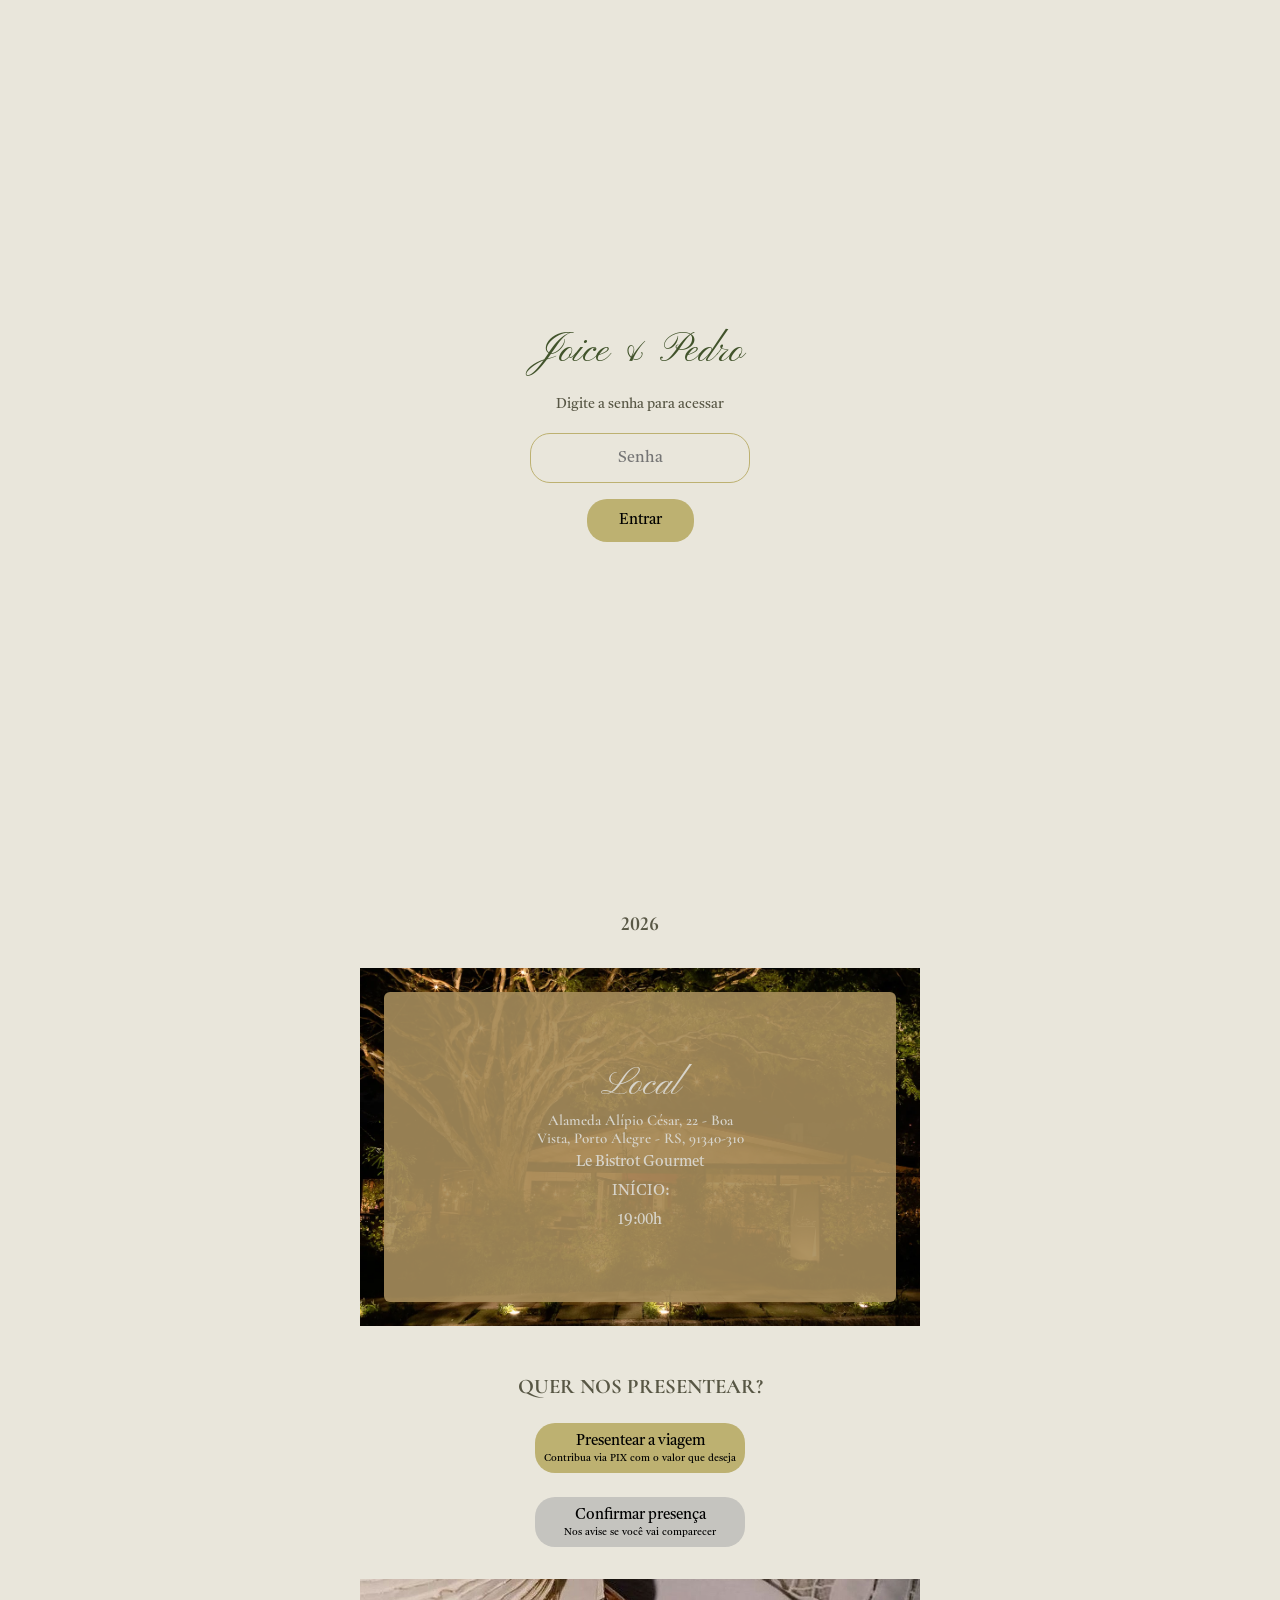
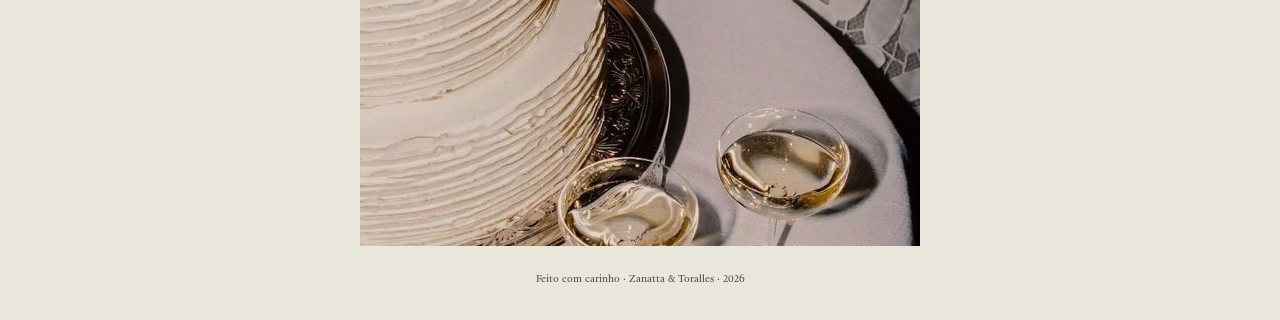
==== index.html @ 5b5c8183 "Bootstraped by claude code" ====
<!DOCTYPE html>
<html lang="pt-BR">
<head>
  <meta charset="UTF-8">
  <meta name="viewport" content="width=device-width, initial-scale=1.0">
  <title>Joice & Pedro — Casamento</title>
  <link rel="stylesheet" href="styles.css">
</head>
<body>

<div class="page">
  <!-- Floral decoration top -->
  <img src="assets/floral-top.png" alt="" class="floral-top" aria-hidden="true">

  <!-- Header -->
  <p class="header-text">Vamos nos casar!</p>

  <!-- Names -->
  <div class="names">
    <p class="name">
      <span class="initial">J</span><span class="rest">oice</span>
      <span class="initial"> Z</span><span class="rest">anatta</span>
    </p>
    <p class="ampersand">&amp;</p>
    <p class="name">
      <span class="initial">P</span><span class="rest">edro</span>
      <span class="initial"> T</span><span class="rest">oralles</span>
    </p>
  </div>

  <!-- Message -->
  <div class="message">
    <img src="assets/leaf-left.svg" alt="" class="leaf leaf-left" aria-hidden="true">
    <p>Adoraríamos que você nos prestigiasse neste momento</p>
    <img src="assets/leaf-right.svg" alt="" class="leaf leaf-right" aria-hidden="true">
  </div>

  <!-- Calendar -->
  <div class="calendar">
    <p class="month">MAIO</p>
    <div class="days">
      <span class="day">11</span>
      <span class="day">12</span>
      <span class="day">13</span>
      <span class="day">14</span>
      <span class="day">15</span>
      <span class="day highlighted">16</span>
      <span class="day">17</span>
      <span class="day">18</span>
      <span class="day">19</span>
      <span class="day">20</span>
      <span class="day">21</span>
    </div>
    <p class="year">2026</p>
  </div>

  <!-- Location -->
  <div class="location">
    <img src="assets/location-bg.png" alt="Le Bistrot Gourmet" class="location-bg">
    <div class="location-info">
      <p class="location-title">Local</p>
      <p class="location-address">Alameda Alípio César, 22 - Boa Vista, Porto Alegre - RS, 91340-310</p>
      <p class="location-venue">Le Bistrot Gourmet</p>
      <p class="location-time-label">Início:</p>
      <p class="location-time">19:00h</p>
    </div>
  </div>

  <!-- CTA -->
  <div class="cta-section">
    <h2>Quer nos presentear?</h2>
    <a href="presente.html" class="btn btn-gold">
      <span class="btn-title">Presentear a viagem</span>
      <span class="btn-subtitle">Contribua via PIX com o valor que deseja</span>
    </a>
    <a href="#confirmar" class="btn btn-gray">
      <span class="btn-title">Confirmar presença</span>
      <span class="btn-subtitle">Nos avise se você vai comparecer</span>
    </a>
  </div>

  <!-- Footer -->
  <div class="footer">
    <img src="assets/rings.png" alt="Alianças" class="rings">
    <p>Feito com carinho · Zanatta &amp; Toralles · 2026</p>
  </div>
</div>

<script src="auth.js"></script>
</body>
</html>
---- styles.css ----
@import url('https://fonts.googleapis.com/css2?family=Pinyon+Script&family=Cormorant:ital,wght@0,400;0,600;0,700&family=Cormorant+Infant:wght@700&family=Mea+Culpa&family=Tiro+Kannada&display=swap');

*, *::before, *::after {
  margin: 0;
  padding: 0;
  box-sizing: border-box;
}

:root {
  --bg: #e9e6db;
  --bg-alt: #e9e5db;
  --text: #585745;
  --names: #41532b;
  --gold: #bdb171;
  --gray-btn: #c5c4bf;
  --location-text: #d7d4cb;
}

html {
  font-size: 16px;
  scroll-behavior: smooth;
}

body {
  background: var(--bg);
  color: var(--text);
  font-family: 'Tiro Kannada', serif;
  display: flex;
  flex-direction: column;
  align-items: center;
  min-height: 100vh;
  overflow-x: hidden;
}

.page {
  width: 100%;
  max-width: 430px;
  position: relative;
  overflow: hidden;
}

/* ====== PAGE 1 - INVITE ====== */

.floral-top {
  width: 100%;
  height: auto;
  display: block;
  margin-top: -40px;
}

.header-text {
  font-family: 'Pinyon Script', cursive;
  font-size: 2.4rem;
  color: var(--text);
  text-align: center;
  margin-top: 0.5rem;
}

/* Names section */
.names {
  text-align: center;
  color: var(--names);
  margin: 2.5rem 0 1.5rem;
  display: flex;
  flex-direction: column;
  align-items: center;
  gap: 0.2rem;
}

.names .name {
  font-size: 2.3rem;
  line-height: 1.1;
}

.names .name .initial {
  font-family: 'Pinyon Script', cursive;
}

.names .name .rest {
  font-family: 'Cormorant', serif;
  font-weight: 400;
}

.names .ampersand {
  font-family: 'Mea Culpa', cursive;
  font-size: 2.5rem;
  line-height: 1;
}

/* Message section */
.message {
  text-align: center;
  display: flex;
  align-items: center;
  justify-content: center;
  gap: 1rem;
  margin: 1rem 2rem;
  padding: 0.5rem 0;
}

.message .leaf {
  width: 80px;
  height: auto;
  flex-shrink: 0;
}

.message .leaf-left {
  transform: rotate(33deg);
}

.message .leaf-right {
  transform: rotate(-143deg);
}

.message p {
  font-family: 'Tiro Kannada', serif;
  font-size: 0.75rem;
  line-height: 1.46;
  color: var(--text);
  max-width: 153px;
}

/* Calendar section */
.calendar {
  text-align: center;
  margin: 2rem 0;
  display: flex;
  flex-direction: column;
  align-items: center;
  gap: 1rem;
}

.calendar .month {
  font-family: 'Cormorant', serif;
  font-weight: 700;
  font-size: 1.875rem;
  color: var(--text);
}

.calendar .days {
  display: flex;
  justify-content: center;
  flex-wrap: wrap;
  gap: 0;
  font-family: 'Tiro Kannada', serif;
  font-size: 0.875rem;
  color: var(--text);
  max-width: 95%;
}

.calendar .day {
  width: 28px;
  height: 30px;
  display: flex;
  align-items: center;
  justify-content: center;
}

.calendar .day.highlighted {
  border: 2px solid var(--text);
  border-radius: 50%;
  font-weight: 700;
}

.calendar .year {
  font-family: 'Cormorant Infant', serif;
  font-weight: 700;
  font-size: 1.25rem;
  color: var(--text);
}

/* Location section */
.location {
  position: relative;
  width: 100%;
  margin: 2rem 0;
  overflow: hidden;
  aspect-ratio: 512 / 327;
}

.location img.location-bg {
  width: 100%;
  height: 100%;
  object-fit: cover;
  display: block;
}

.location .location-info {
  position: absolute;
  inset: 1.5rem;
  display: flex;
  flex-direction: column;
  align-items: center;
  justify-content: center;
  gap: 2px;
  text-align: center;
  color: var(--location-text);
  padding: 1rem;
  background: rgba(167, 141, 92, 0.9);
  border-radius: 6px;
}

.location .location-info .location-title {
  font-family: 'Pinyon Script', cursive;
  font-size: 2.4rem;
}

.location .location-info .location-address {
  font-family: 'Cormorant', serif;
  font-weight: 600;
  font-size: 0.9375rem;
  max-width: 220px;
}

.location .location-info .location-venue {
  font-family: 'Tiro Kannada', serif;
  font-size: 0.9375rem;
}

.location .location-info .location-time-label {
  font-family: 'Tiro Kannada', serif;
  font-size: 0.9375rem;
  text-transform: uppercase;
}

.location .location-info .location-time {
  font-family: 'Tiro Kannada', serif;
  font-size: 0.9375rem;
}

/* CTA section */
.cta-section {
  text-align: center;
  margin: 3rem 0 2rem;
  display: flex;
  flex-direction: column;
  align-items: center;
  gap: 1.5rem;
}

.cta-section h2 {
  font-family: 'Cormorant', serif;
  font-weight: 700;
  font-size: 1.3rem;
  text-transform: uppercase;
  color: var(--text);
}

.btn {
  display: flex;
  flex-direction: column;
  align-items: center;
  justify-content: center;
  width: 210px;
  height: 50px;
  border-radius: 20px;
  text-decoration: none;
  color: black;
  font-family: 'Tiro Kannada', serif;
  cursor: pointer;
  border: none;
  transition: opacity 0.2s;
}

.btn:hover {
  opacity: 0.85;
}

.btn-gold {
  background: var(--gold);
}

.btn-gray {
  background: var(--gray-btn);
}

.btn .btn-title {
  font-size: 0.9375rem;
  line-height: 1.4;
}

.btn .btn-subtitle {
  font-size: 0.625rem;
  line-height: 1.2;
}

/* Footer */
.footer {
  text-align: center;
  margin: 2rem 0;
  display: flex;
  flex-direction: column;
  align-items: center;
  gap: 1.5rem;
}

.footer .rings {
  width: 100%;
  height: auto;
  aspect-ratio: 403/192;
  object-fit: cover;
}

.footer p {
  font-family: 'Tiro Kannada', serif;
  font-size: 0.625rem;
  color: var(--text);
}

/* ====== PAGE 2 - GIFTS ====== */

.gift-page {
  background: var(--bg-alt);
}

.gift-header {
  text-align: center;
  padding: 3rem 1rem 1.5rem;
}

.gift-header h1 {
  font-family: 'Cormorant', serif;
  font-weight: 400;
  font-size: 1.875rem;
  color: black;
}

.gift-header .date {
  font-family: 'Tiro Kannada', serif;
  font-size: 0.9375rem;
  color: black;
}

.gift-description {
  font-family: 'Tiro Kannada', serif;
  font-size: 0.625rem;
  color: black;
  text-align: justify;
  padding: 0 2.5rem;
  line-height: 1.6;
  margin-bottom: 2rem;
}

/* Gift items */
.gift-list {
  padding: 0 2rem;
  display: flex;
  flex-direction: column;
  gap: 1.5rem;
}

.gift-item {
  display: flex;
  gap: 1rem;
  align-items: flex-start;
}

.gift-item .gift-image {
  width: 100px;
  flex-shrink: 0;
  display: flex;
  flex-direction: column;
  align-items: center;
  gap: 4px;
}

.gift-item .gift-image img {
  width: 100%;
  height: auto;
  aspect-ratio: 3/2;
  object-fit: cover;
  border-radius: 4px;
}

.gift-item .gift-image .price {
  font-family: 'Tiro Kannada', serif;
  font-size: 0.9375rem;
  color: black;
  text-align: center;
}

.gift-item .gift-info {
  flex: 1;
}

.gift-item .gift-info h3 {
  font-family: 'Tiro Kannada', serif;
  font-size: 0.9375rem;
  font-weight: 400;
  color: black;
  margin-bottom: 4px;
}

.gift-item .gift-info p {
  font-family: 'Tiro Kannada', serif;
  font-size: 0.625rem;
  color: black;
  text-align: justify;
  line-height: 1.5;
}

/* PIX section */
.pix-section {
  text-align: center;
  margin: 3rem 0 2rem;
  display: flex;
  flex-direction: column;
  align-items: center;
  gap: 1rem;
}

.pix-section h2 {
  font-family: 'Tiro Kannada', serif;
  font-size: 1.5625rem;
  font-weight: 400;
  color: black;
}

.pix-section .pix-date {
  font-family: 'Tiro Kannada', serif;
  font-size: 1.25rem;
  color: black;
}

.pix-section .pix-instructions {
  font-family: 'Tiro Kannada', serif;
  font-size: 0.625rem;
  color: black;
  max-width: 280px;
  line-height: 1.6;
}

.pix-section .qrcode {
  width: 135px;
  height: 129px;
  object-fit: contain;
}

.pix-section .pix-key-label {
  font-family: 'Tiro Kannada', serif;
  font-size: 0.625rem;
  color: black;
}

.gift-footer {
  text-align: center;
  padding: 3rem 0 2rem;
}

.gift-footer p {
  font-family: 'Tiro Kannada', serif;
  font-size: 0.625rem;
  color: black;
}

/* Back link */
.back-link {
  display: inline-block;
  margin: 1.5rem 0;
  font-family: 'Tiro Kannada', serif;
  font-size: 0.875rem;
  color: var(--text);
  text-decoration: underline;
  text-underline-offset: 3px;
}

.back-link:hover {
  opacity: 0.7;
}

/* ====== AUTH OVERLAY ====== */

#auth-overlay {
  position: fixed;
  inset: 0;
  z-index: 9999;
  background: var(--bg);
  display: flex;
  align-items: center;
  justify-content: center;
}

.auth-box {
  text-align: center;
  display: flex;
  flex-direction: column;
  align-items: center;
  gap: 1rem;
}

.auth-title {
  font-family: 'Pinyon Script', cursive;
  font-size: 2.5rem;
  color: var(--names);
}

.auth-subtitle {
  font-family: 'Tiro Kannada', serif;
  font-size: 0.875rem;
  color: var(--text);
}

#auth-input {
  font-family: 'Tiro Kannada', serif;
  font-size: 1rem;
  padding: 0.6rem 1rem;
  border: 1.5px solid var(--gray-btn);
  border-radius: 20px;
  background: transparent;
  color: var(--text);
  text-align: center;
  outline: none;
  width: 220px;
}

#auth-input:focus {
  border-color: var(--gold);
}

#auth-btn {
  font-family: 'Tiro Kannada', serif;
  font-size: 0.9375rem;
  background: var(--gold);
  color: black;
  border: none;
  border-radius: 20px;
  padding: 0.5rem 2rem;
  cursor: pointer;
  transition: opacity 0.2s;
}

#auth-btn:hover {
  opacity: 0.85;
}

#auth-error {
  font-family: 'Tiro Kannada', serif;
  font-size: 0.75rem;
  color: #a04040;
  min-height: 1rem;
}

/* ====== RESPONSIVE ====== */

@media (min-width: 480px) {
  .page {
    max-width: 480px;
  }

  .header-text {
    font-size: 2.8rem;
  }

  .names .name {
    font-size: 2.6rem;
  }
}

@media (min-width: 768px) {
  .page {
    max-width: 560px;
  }

  .header-text {
    font-size: 3rem;
  }

  .names .name {
    font-size: 2.8rem;
  }

  .gift-list {
    padding: 0 3rem;
  }

  .gift-item .gift-image {
    width: 130px;
  }
}
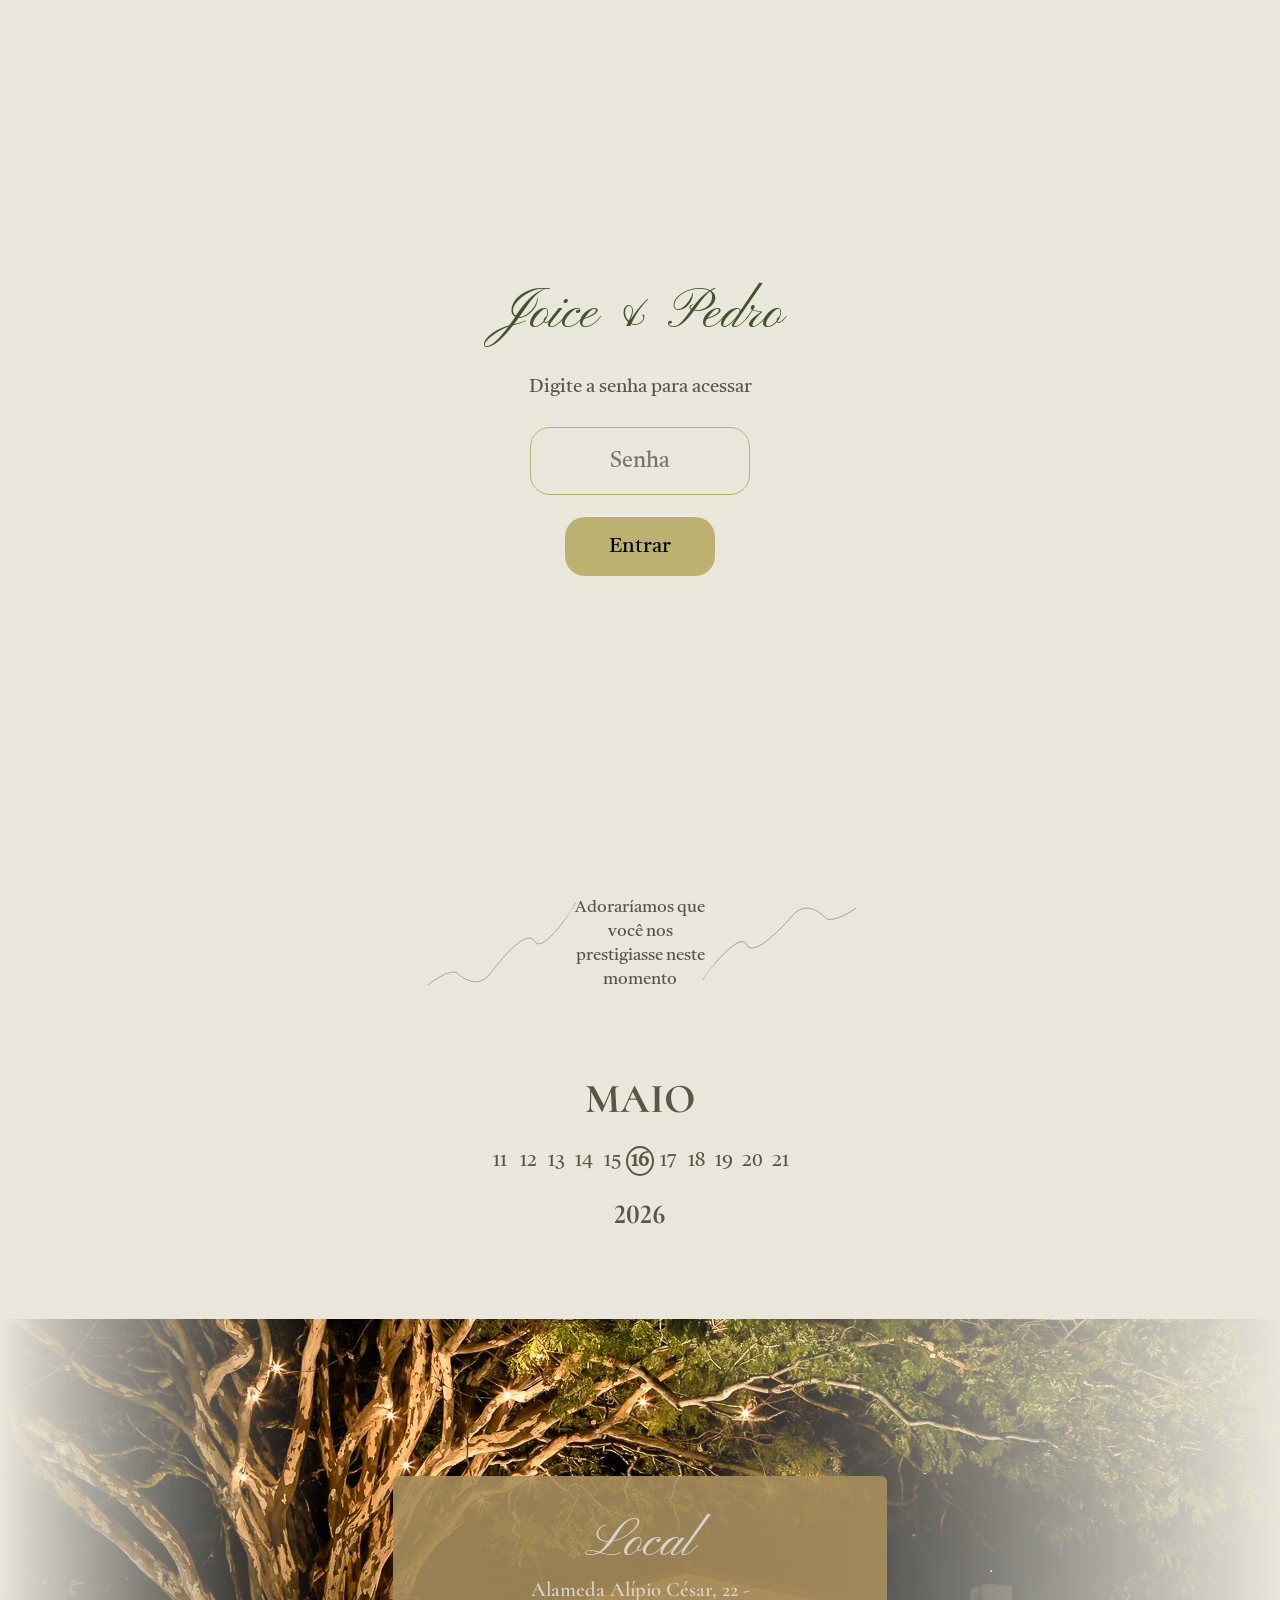
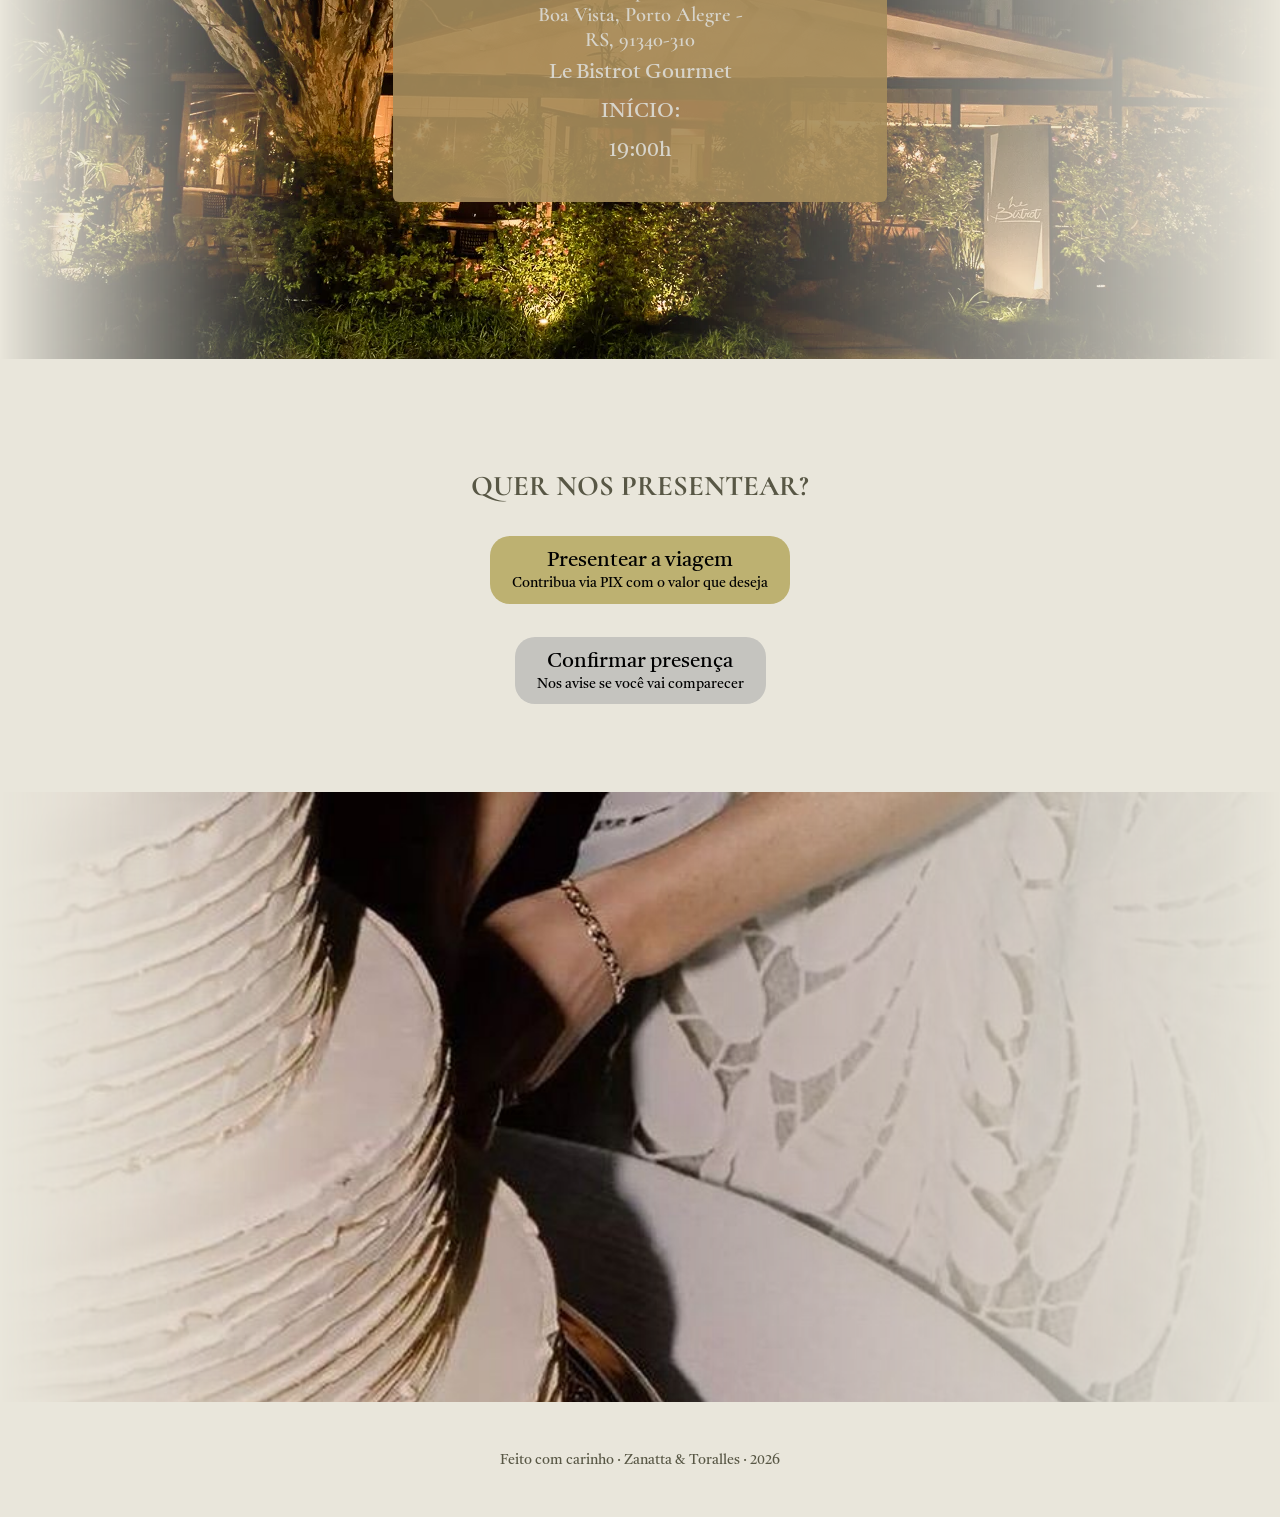
==== commit 4c4d4f2a: "Add edge-fade soft edging for desktop and visual improvements - Header/footer/location images break " ====
--- a/index.html
+++ b/index.html
@@ -1,91 +1,123 @@
-<!DOCTYPE html>
+<!doctype html>
 <html lang="pt-BR">
-<head>
-  <meta charset="UTF-8">
-  <meta name="viewport" content="width=device-width, initial-scale=1.0">
-  <title>Joice & Pedro — Casamento</title>
-  <link rel="stylesheet" href="styles.css">
-</head>
-<body>
+  <head>
+    <meta charset="UTF-8" />
+    <meta name="viewport" content="width=device-width, initial-scale=1.0" />
+    <title>Joice & Pedro — Casamento</title>
+    <link rel="stylesheet" href="styles.css" />
+  </head>
+  <body>
+    <!-- Floral decoration top -->
+    <div class="edge-fade">
+      <img
+        src="assets/floral-top.png"
+        alt=""
+        class="floral-top"
+        aria-hidden="true"
+      />
+    </div>
 
-<div class="page">
-  <!-- Floral decoration top -->
-  <img src="assets/floral-top.png" alt="" class="floral-top" aria-hidden="true">
+    <div class="page">
+      <!-- Header -->
+      <p class="header-text">Vamos nos casar!</p>
 
-  <!-- Header -->
-  <p class="header-text">Vamos nos casar!</p>
+      <!-- Names -->
+      <div class="names">
+        <p class="name">
+          <span class="initial">J</span><span class="rest">oice</span>
+          <span class="initial"> Z</span><span class="rest">anatta</span>
+        </p>
+        <p class="ampersand">&amp;</p>
+        <p class="name">
+          <span class="initial">P</span><span class="rest">edro</span>
+          <span class="initial"> T</span><span class="rest">oralles</span>
+        </p>
+      </div>
 
-  <!-- Names -->
-  <div class="names">
-    <p class="name">
-      <span class="initial">J</span><span class="rest">oice</span>
-      <span class="initial"> Z</span><span class="rest">anatta</span>
-    </p>
-    <p class="ampersand">&amp;</p>
-    <p class="name">
-      <span class="initial">P</span><span class="rest">edro</span>
-      <span class="initial"> T</span><span class="rest">oralles</span>
-    </p>
-  </div>
+      <!-- Message -->
+      <div class="message">
+        <img
+          src="assets/leaf-left.svg"
+          alt=""
+          class="leaf leaf-left"
+          aria-hidden="true"
+        />
+        <p>Adoraríamos que você nos prestigiasse neste momento</p>
+        <img
+          src="assets/leaf-right.svg"
+          alt=""
+          class="leaf leaf-right"
+          aria-hidden="true"
+        />
+      </div>
 
-  <!-- Message -->
-  <div class="message">
-    <img src="assets/leaf-left.svg" alt="" class="leaf leaf-left" aria-hidden="true">
-    <p>Adoraríamos que você nos prestigiasse neste momento</p>
-    <img src="assets/leaf-right.svg" alt="" class="leaf leaf-right" aria-hidden="true">
-  </div>
+      <!-- Calendar -->
+      <div class="calendar">
+        <p class="month">MAIO</p>
+        <div class="days">
+          <span class="day">11</span>
+          <span class="day">12</span>
+          <span class="day">13</span>
+          <span class="day">14</span>
+          <span class="day">15</span>
+          <span class="day highlighted">16</span>
+          <span class="day">17</span>
+          <span class="day">18</span>
+          <span class="day">19</span>
+          <span class="day">20</span>
+          <span class="day">21</span>
+        </div>
+        <p class="year">2026</p>
+      </div>
+    </div>
 
-  <!-- Calendar -->
-  <div class="calendar">
-    <p class="month">MAIO</p>
-    <div class="days">
-      <span class="day">11</span>
-      <span class="day">12</span>
-      <span class="day">13</span>
-      <span class="day">14</span>
-      <span class="day">15</span>
-      <span class="day highlighted">16</span>
-      <span class="day">17</span>
-      <span class="day">18</span>
-      <span class="day">19</span>
-      <span class="day">20</span>
-      <span class="day">21</span>
+    <!-- Location -->
+    <div class="location-wrapper">
+      <div class="edge-fade">
+        <div class="location">
+          <img
+            src="assets/location-bg.png"
+            alt="Le Bistrot Gourmet"
+            class="location-bg"
+          />
+        </div>
+      </div>
+      <div class="location-info page">
+        <p class="location-title">Local</p>
+        <p class="location-address">
+          Alameda Alípio César, 22 - Boa Vista, Porto Alegre - RS, 91340-310
+        </p>
+        <p class="location-venue">Le Bistrot Gourmet</p>
+        <p class="location-time-label">Início:</p>
+        <p class="location-time">19:00h</p>
+      </div>
     </div>
-    <p class="year">2026</p>
-  </div>
 
-  <!-- Location -->
-  <div class="location">
-    <img src="assets/location-bg.png" alt="Le Bistrot Gourmet" class="location-bg">
-    <div class="location-info">
-      <p class="location-title">Local</p>
-      <p class="location-address">Alameda Alípio César, 22 - Boa Vista, Porto Alegre - RS, 91340-310</p>
-      <p class="location-venue">Le Bistrot Gourmet</p>
-      <p class="location-time-label">Início:</p>
-      <p class="location-time">19:00h</p>
+    <div class="page">
+      <!-- CTA -->
+      <div class="cta-section">
+        <h2>Quer nos presentear?</h2>
+        <a href="presente.html" class="btn btn-gold">
+          <span class="btn-title">Presentear a viagem</span>
+          <span class="btn-subtitle"
+            >Contribua via PIX com o valor que deseja</span
+          >
+        </a>
+        <a href="#confirmar" class="btn btn-gray">
+          <span class="btn-title">Confirmar presença</span>
+          <span class="btn-subtitle">Nos avise se você vai comparecer</span>
+        </a>
+      </div>
     </div>
-  </div>
 
-  <!-- CTA -->
-  <div class="cta-section">
-    <h2>Quer nos presentear?</h2>
-    <a href="presente.html" class="btn btn-gold">
-      <span class="btn-title">Presentear a viagem</span>
-      <span class="btn-subtitle">Contribua via PIX com o valor que deseja</span>
-    </a>
-    <a href="#confirmar" class="btn btn-gray">
-      <span class="btn-title">Confirmar presença</span>
-      <span class="btn-subtitle">Nos avise se você vai comparecer</span>
-    </a>
-  </div>
+    <!-- Footer -->
+    <div class="footer">
+      <div class="edge-fade">
+        <img src="assets/rings.png" alt="Alianças" class="rings" />
+      </div>
+      <p>Feito com carinho · Zanatta &amp; Toralles · 2026</p>
+    </div>
 
-  <!-- Footer -->
-  <div class="footer">
-    <img src="assets/rings.png" alt="Alianças" class="rings">
-    <p>Feito com carinho · Zanatta &amp; Toralles · 2026</p>
-  </div>
-</div>
-
-<script src="auth.js"></script>
-</body>
+    <script src="auth.js"></script>
+  </body>
 </html>
--- a/styles.css
+++ b/styles.css
@@ -1,6 +1,8 @@
-@import url('https://fonts.googleapis.com/css2?family=Pinyon+Script&family=Cormorant:ital,wght@0,400;0,600;0,700&family=Cormorant+Infant:wght@700&family=Mea+Culpa&family=Tiro+Kannada&display=swap');
-
-*, *::before, *::after {
+@import url("https://fonts.googleapis.com/css2?family=Pinyon+Script&family=Cormorant:ital,wght@0,400;0,600;0,700&family=Cormorant+Infant:wght@700&family=Mea+Culpa&family=Tiro+Kannada&display=swap");
+
+*,
+*::before,
+*::after {
   margin: 0;
   padding: 0;
   box-sizing: border-box;
@@ -17,14 +19,14 @@
 }
 
 html {
-  font-size: 16px;
+  font-size: 22px;
   scroll-behavior: smooth;
 }
 
 body {
   background: var(--bg);
   color: var(--text);
-  font-family: 'Tiro Kannada', serif;
+  font-family: "Tiro Kannada", serif;
   display: flex;
   flex-direction: column;
   align-items: center;
@@ -41,19 +43,71 @@
 
 /* ====== PAGE 1 - INVITE ====== */
 
+/* Edge fade wrapper — makes decorative images feel infinite on wide screens */
+.edge-fade {
+  width: 100%;
+  margin: 0 auto;
+}
+
+.location {
+  width: 100%;
+  overflow: hidden;
+  aspect-ratio: 1 / 1;
+}
+
+@media (min-width: 561px) {
+  .edge-fade {
+    max-width: 1500px;
+    overflow: hidden;
+    -webkit-mask-image: linear-gradient(
+      to right,
+      transparent,
+      black 10%,
+      black 90%,
+      transparent
+    );
+    mask-image: linear-gradient(
+      to right,
+      transparent,
+      black 25%,
+      black 50%,
+      transparent
+    );
+  }
+
+  .floral-top {
+    aspect-ratio: 4 / 1;
+    object-fit: cover;
+    object-position: center 40%;
+  }
+
+  .location {
+    aspect-ratio: 2 / 1;
+  }
+
+  .footer .rings {
+    aspect-ratio: 3 / 1;
+    object-fit: cover;
+    object-position: center top;
+  }
+}
+
 .floral-top {
   width: 100%;
   height: auto;
   display: block;
   margin-top: -40px;
+  -webkit-mask-image: linear-gradient(to bottom, black 60%, transparent);
+  mask-image: linear-gradient(to bottom, black 60%, transparent);
 }
 
 .header-text {
-  font-family: 'Pinyon Script', cursive;
-  font-size: 2.4rem;
-  color: var(--text);
-  text-align: center;
-  margin-top: 0.5rem;
+  font-family: "Pinyon Script", cursive;
+  font-size: 3.5rem;
+  color: var(--text);
+  text-align: center;
+  margin-top: 5rem;
+  margin-bottom: 5rem;
 }
 
 /* Names section */
@@ -73,16 +127,16 @@
 }
 
 .names .name .initial {
-  font-family: 'Pinyon Script', cursive;
+  font-family: "Pinyon Script", cursive;
 }
 
 .names .name .rest {
-  font-family: 'Cormorant', serif;
+  font-family: "Cormorant", serif;
   font-weight: 400;
 }
 
 .names .ampersand {
-  font-family: 'Mea Culpa', cursive;
+  font-family: "Mea Culpa", cursive;
   font-size: 2.5rem;
   line-height: 1;
 }
@@ -113,7 +167,7 @@
 }
 
 .message p {
-  font-family: 'Tiro Kannada', serif;
+  font-family: "Tiro Kannada", serif;
   font-size: 0.75rem;
   line-height: 1.46;
   color: var(--text);
@@ -131,7 +185,7 @@
 }
 
 .calendar .month {
-  font-family: 'Cormorant', serif;
+  font-family: "Cormorant", serif;
   font-weight: 700;
   font-size: 1.875rem;
   color: var(--text);
@@ -142,7 +196,7 @@
   justify-content: center;
   flex-wrap: wrap;
   gap: 0;
-  font-family: 'Tiro Kannada', serif;
+  font-family: "Tiro Kannada", serif;
   font-size: 0.875rem;
   color: var(--text);
   max-width: 95%;
@@ -163,19 +217,18 @@
 }
 
 .calendar .year {
-  font-family: 'Cormorant Infant', serif;
+  font-family: "Cormorant Infant", serif;
   font-weight: 700;
   font-size: 1.25rem;
   color: var(--text);
 }
 
 /* Location section */
-.location {
+.location-wrapper {
   position: relative;
   width: 100%;
   margin: 2rem 0;
   overflow: hidden;
-  aspect-ratio: 512 / 327;
 }
 
 .location img.location-bg {
@@ -185,46 +238,55 @@
   display: block;
 }
 
-.location .location-info {
+.location-info {
+  position: absolute;
+  top: 50%;
+  left: 50%;
+  transform: translate(-50%, -50%);
+  display: flex;
+  flex-direction: column;
+  align-items: center;
+  justify-content: center;
+  gap: 2px;
+  text-align: center;
+  color: var(--location-text);
+  padding: 3rem;
+}
+
+.location-info::before {
+  content: "";
   position: absolute;
   inset: 1.5rem;
-  display: flex;
-  flex-direction: column;
-  align-items: center;
-  justify-content: center;
-  gap: 2px;
-  text-align: center;
-  color: var(--location-text);
-  padding: 1rem;
   background: rgba(167, 141, 92, 0.9);
   border-radius: 6px;
-}
-
-.location .location-info .location-title {
-  font-family: 'Pinyon Script', cursive;
+  z-index: -1;
+}
+
+.location-info .location-title {
+  font-family: "Pinyon Script", cursive;
   font-size: 2.4rem;
 }
 
-.location .location-info .location-address {
-  font-family: 'Cormorant', serif;
+.location-info .location-address {
+  font-family: "Cormorant", serif;
   font-weight: 600;
   font-size: 0.9375rem;
   max-width: 220px;
 }
 
-.location .location-info .location-venue {
-  font-family: 'Tiro Kannada', serif;
-  font-size: 0.9375rem;
-}
-
-.location .location-info .location-time-label {
-  font-family: 'Tiro Kannada', serif;
+.location-info .location-venue {
+  font-family: "Tiro Kannada", serif;
+  font-size: 0.9375rem;
+}
+
+.location-info .location-time-label {
+  font-family: "Tiro Kannada", serif;
   font-size: 0.9375rem;
   text-transform: uppercase;
 }
 
-.location .location-info .location-time {
-  font-family: 'Tiro Kannada', serif;
+.location-info .location-time {
+  font-family: "Tiro Kannada", serif;
   font-size: 0.9375rem;
 }
 
@@ -239,7 +301,7 @@
 }
 
 .cta-section h2 {
-  font-family: 'Cormorant', serif;
+  font-family: "Cormorant", serif;
   font-weight: 700;
   font-size: 1.3rem;
   text-transform: uppercase;
@@ -251,12 +313,11 @@
   flex-direction: column;
   align-items: center;
   justify-content: center;
-  width: 210px;
-  height: 50px;
+  padding: 0.5rem 1rem;
   border-radius: 20px;
   text-decoration: none;
   color: black;
-  font-family: 'Tiro Kannada', serif;
+  font-family: "Tiro Kannada", serif;
   cursor: pointer;
   border: none;
   transition: opacity 0.2s;
@@ -292,6 +353,7 @@
   flex-direction: column;
   align-items: center;
   gap: 1.5rem;
+  width: 100%;
 }
 
 .footer .rings {
@@ -302,7 +364,7 @@
 }
 
 .footer p {
-  font-family: 'Tiro Kannada', serif;
+  font-family: "Tiro Kannada", serif;
   font-size: 0.625rem;
   color: var(--text);
 }
@@ -319,20 +381,20 @@
 }
 
 .gift-header h1 {
-  font-family: 'Cormorant', serif;
+  font-family: "Cormorant", serif;
   font-weight: 400;
   font-size: 1.875rem;
   color: black;
 }
 
 .gift-header .date {
-  font-family: 'Tiro Kannada', serif;
+  font-family: "Tiro Kannada", serif;
   font-size: 0.9375rem;
   color: black;
 }
 
 .gift-description {
-  font-family: 'Tiro Kannada', serif;
+  font-family: "Tiro Kannada", serif;
   font-size: 0.625rem;
   color: black;
   text-align: justify;
@@ -373,7 +435,7 @@
 }
 
 .gift-item .gift-image .price {
-  font-family: 'Tiro Kannada', serif;
+  font-family: "Tiro Kannada", serif;
   font-size: 0.9375rem;
   color: black;
   text-align: center;
@@ -384,7 +446,7 @@
 }
 
 .gift-item .gift-info h3 {
-  font-family: 'Tiro Kannada', serif;
+  font-family: "Tiro Kannada", serif;
   font-size: 0.9375rem;
   font-weight: 400;
   color: black;
@@ -392,7 +454,7 @@
 }
 
 .gift-item .gift-info p {
-  font-family: 'Tiro Kannada', serif;
+  font-family: "Tiro Kannada", serif;
   font-size: 0.625rem;
   color: black;
   text-align: justify;
@@ -410,20 +472,20 @@
 }
 
 .pix-section h2 {
-  font-family: 'Tiro Kannada', serif;
+  font-family: "Tiro Kannada", serif;
   font-size: 1.5625rem;
   font-weight: 400;
   color: black;
 }
 
 .pix-section .pix-date {
-  font-family: 'Tiro Kannada', serif;
+  font-family: "Tiro Kannada", serif;
   font-size: 1.25rem;
   color: black;
 }
 
 .pix-section .pix-instructions {
-  font-family: 'Tiro Kannada', serif;
+  font-family: "Tiro Kannada", serif;
   font-size: 0.625rem;
   color: black;
   max-width: 280px;
@@ -437,7 +499,7 @@
 }
 
 .pix-section .pix-key-label {
-  font-family: 'Tiro Kannada', serif;
+  font-family: "Tiro Kannada", serif;
   font-size: 0.625rem;
   color: black;
 }
@@ -448,7 +510,7 @@
 }
 
 .gift-footer p {
-  font-family: 'Tiro Kannada', serif;
+  font-family: "Tiro Kannada", serif;
   font-size: 0.625rem;
   color: black;
 }
@@ -457,7 +519,7 @@
 .back-link {
   display: inline-block;
   margin: 1.5rem 0;
-  font-family: 'Tiro Kannada', serif;
+  font-family: "Tiro Kannada", serif;
   font-size: 0.875rem;
   color: var(--text);
   text-decoration: underline;
@@ -489,19 +551,19 @@
 }
 
 .auth-title {
-  font-family: 'Pinyon Script', cursive;
+  font-family: "Pinyon Script", cursive;
   font-size: 2.5rem;
   color: var(--names);
 }
 
 .auth-subtitle {
-  font-family: 'Tiro Kannada', serif;
+  font-family: "Tiro Kannada", serif;
   font-size: 0.875rem;
   color: var(--text);
 }
 
 #auth-input {
-  font-family: 'Tiro Kannada', serif;
+  font-family: "Tiro Kannada", serif;
   font-size: 1rem;
   padding: 0.6rem 1rem;
   border: 1.5px solid var(--gray-btn);
@@ -518,7 +580,7 @@
 }
 
 #auth-btn {
-  font-family: 'Tiro Kannada', serif;
+  font-family: "Tiro Kannada", serif;
   font-size: 0.9375rem;
   background: var(--gold);
   color: black;
@@ -534,7 +596,7 @@
 }
 
 #auth-error {
-  font-family: 'Tiro Kannada', serif;
+  font-family: "Tiro Kannada", serif;
   font-size: 0.75rem;
   color: #a04040;
   min-height: 1rem;
@@ -548,7 +610,7 @@
   }
 
   .header-text {
-    font-size: 2.8rem;
+    font-size: 3.8rem;
   }
 
   .names .name {
@@ -562,7 +624,7 @@
   }
 
   .header-text {
-    font-size: 3rem;
+    font-size: 4.2rem;
   }
 
   .names .name {
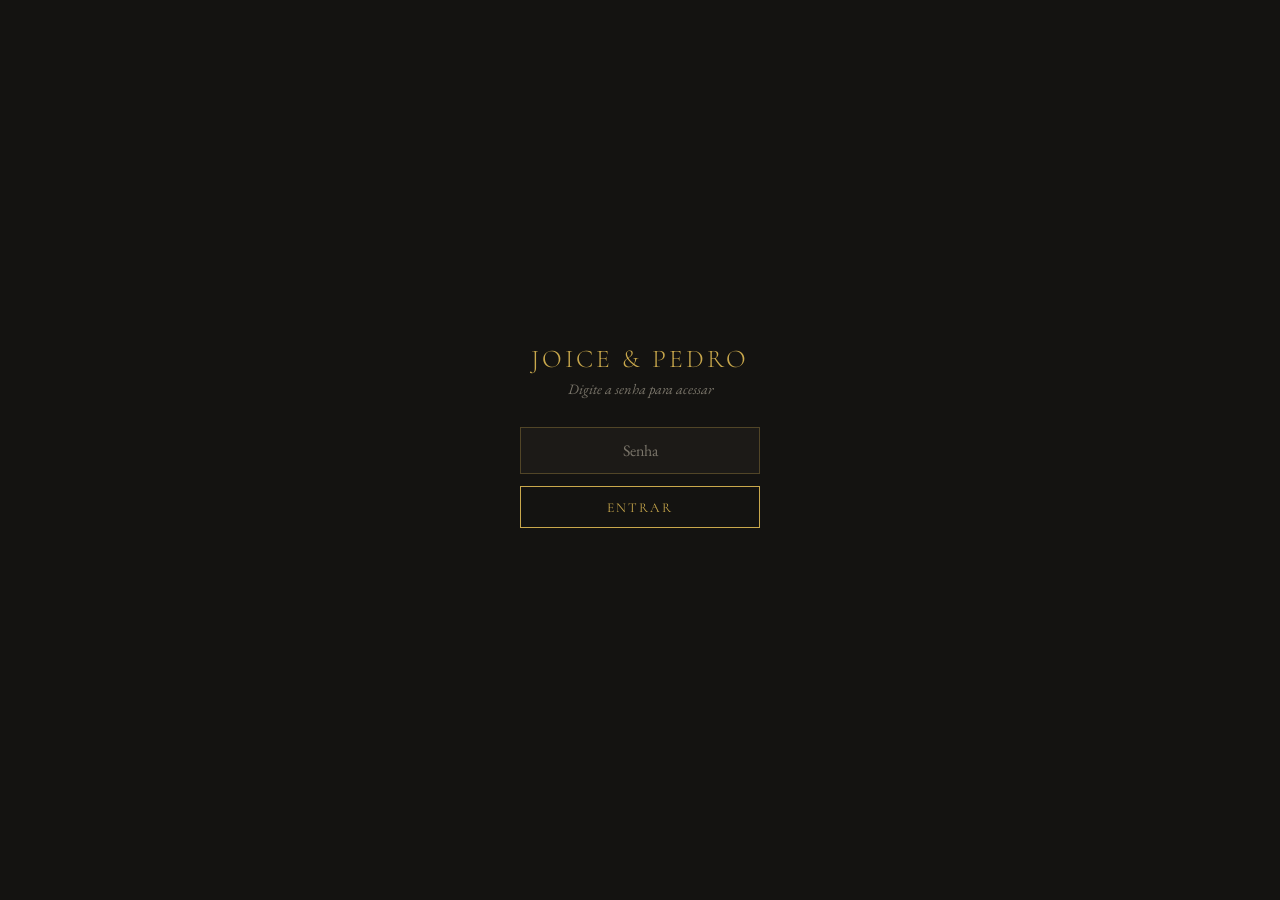
==== commit 66639d19: "Add styles" ====
--- a/index.html
+++ b/index.html
@@ -3,121 +3,278 @@
   <head>
     <meta charset="UTF-8" />
     <meta name="viewport" content="width=device-width, initial-scale=1.0" />
-    <title>Joice & Pedro — Casamento</title>
-    <link rel="stylesheet" href="styles.css" />
+    <title>Joice & Pedro — Design Previews</title>
+    <style>
+      @import url("https://fonts.googleapis.com/css2?family=Cormorant:wght@300;400;600&family=EB+Garamond:ital,wght@0,400;1,400&display=swap");
+
+      *,
+      *::before,
+      *::after {
+        margin: 0;
+        padding: 0;
+        box-sizing: border-box;
+      }
+
+      :root {
+        --bg: #141311;
+        --card: #1c1a17;
+        --card-hover: #242220;
+        --border: rgba(255, 255, 255, 0.06);
+        --border-hover: rgba(201, 168, 76, 0.3);
+        --gold: #c9a84c;
+        --cream: #e8e0cc;
+        --muted: #7a756a;
+      }
+
+      html {
+        font-size: 16px;
+      }
+
+      body {
+        background: var(--bg);
+        color: var(--cream);
+        font-family: "EB Garamond", serif;
+        min-height: 100vh;
+        display: flex;
+        flex-direction: column;
+        align-items: center;
+        padding: 4rem 1.5rem;
+        -webkit-font-smoothing: antialiased;
+      }
+
+      h1 {
+        font-family: "Cormorant", serif;
+        font-weight: 300;
+        font-size: 1.6rem;
+        letter-spacing: 0.12em;
+        text-transform: uppercase;
+        color: var(--gold);
+        margin-bottom: 0.5rem;
+      }
+
+      .subtitle {
+        font-style: italic;
+        color: var(--muted);
+        font-size: 0.95rem;
+        margin-bottom: 3rem;
+      }
+
+      .grid {
+        display: grid;
+        grid-template-columns: 1fr;
+        gap: 1.2rem;
+        width: 100%;
+        max-width: 560px;
+      }
+
+      .card {
+        display: block;
+        background: var(--card);
+        border: 1px solid var(--border);
+        padding: 2rem 1.8rem;
+        text-decoration: none;
+        color: var(--cream);
+        transition: all 0.35s ease;
+      }
+
+      .card:hover {
+        background: var(--card-hover);
+        border-color: var(--border-hover);
+      }
+
+      .card-name {
+        font-family: "Cormorant", serif;
+        font-weight: 600;
+        font-size: 1.15rem;
+        letter-spacing: 0.06em;
+        margin-bottom: 0.4rem;
+      }
+
+      .card-desc {
+        font-size: 0.9rem;
+        color: var(--muted);
+        line-height: 1.55;
+      }
+
+      .card-tag {
+        display: inline-block;
+        margin-top: 0.8rem;
+        font-family: "Cormorant", serif;
+        font-size: 0.75rem;
+        letter-spacing: 0.12em;
+        text-transform: uppercase;
+        color: var(--gold);
+        opacity: 0.7;
+      }
+
+      @media (min-width: 560px) {
+        .grid {
+          grid-template-columns: 1fr 1fr;
+        }
+      }
+    </style>
+    <style>
+      #auth-overlay {
+        position: fixed;
+        inset: 0;
+        z-index: 9999;
+        background: var(--bg);
+        display: flex;
+        align-items: center;
+        justify-content: center;
+      }
+
+      .auth-box {
+        text-align: center;
+        max-width: 320px;
+        padding: 2rem;
+      }
+
+      .auth-title {
+        font-family: "Cormorant", serif;
+        font-weight: 300;
+        font-size: 1.6rem;
+        letter-spacing: 0.12em;
+        text-transform: uppercase;
+        color: var(--gold);
+        margin-bottom: 0.3rem;
+      }
+
+      .auth-subtitle {
+        font-style: italic;
+        color: var(--muted);
+        font-size: 0.9rem;
+        margin-bottom: 1.8rem;
+      }
+
+      #auth-input {
+        display: block;
+        width: 100%;
+        padding: 0.75rem 1rem;
+        background: var(--card);
+        border: 1px solid var(--border);
+        color: var(--cream);
+        font-family: "EB Garamond", serif;
+        font-size: 1rem;
+        text-align: center;
+        margin-bottom: 0.8rem;
+        outline: none;
+        transition: border-color 0.3s ease;
+      }
+
+      #auth-input:focus {
+        border-color: var(--border-hover);
+      }
+
+      #auth-input::placeholder {
+        color: var(--muted);
+      }
+
+      #auth-btn {
+        display: block;
+        width: 100%;
+        padding: 0.7rem 1rem;
+        background: transparent;
+        border: 1px solid var(--gold);
+        color: var(--gold);
+        font-family: "Cormorant", serif;
+        font-size: 0.85rem;
+        letter-spacing: 0.15em;
+        text-transform: uppercase;
+        cursor: pointer;
+        transition: all 0.3s ease;
+      }
+
+      #auth-btn:hover {
+        background: var(--gold);
+        color: var(--bg);
+      }
+
+      #auth-error {
+        color: #c47a7a;
+        font-size: 0.85rem;
+        margin-top: 0.8rem;
+        min-height: 1.2em;
+      }
+    </style>
   </head>
   <body>
-    <!-- Floral decoration top -->
-    <div class="edge-fade">
-      <img
-        src="assets/floral-top.png"
-        alt=""
-        class="floral-top"
-        aria-hidden="true"
-      />
+    <h1>Joice & Pedro</h1>
+    <p class="subtitle">Design previews</p>
+
+    <div class="grid">
+      <a href="designs/original/index.html" class="card">
+        <p class="card-name">Original</p>
+        <p class="card-desc">
+          Warm beige with floral imagery, serif typography, and soft botanical
+          tones.
+        </p>
+        <span class="card-tag">Light · Images</span>
+      </a>
+
+      <a href="designs/letterpress-noir/index.html" class="card">
+        <p class="card-name">Letterpress Noir</p>
+        <p class="card-desc">
+          Dark charcoal with gold foil typography, no images, grain texture, and
+          staggered entrance animations.
+        </p>
+        <span class="card-tag">Dark · Typography</span>
+      </a>
+
+      <a href="designs/fine-art/index.html" class="card">
+        <p class="card-name">Fine Art</p>
+        <p class="card-desc">
+          Sage and cream with inline SVG botanical art, watercolor CSS washes,
+          day program timeline, and dress code swatches. No photos.
+        </p>
+        <span class="card-tag">Light · Botanical SVG</span>
+      </a>
     </div>
-
-    <div class="page">
-      <!-- Header -->
-      <p class="header-text">Vamos nos casar!</p>
-
-      <!-- Names -->
-      <div class="names">
-        <p class="name">
-          <span class="initial">J</span><span class="rest">oice</span>
-          <span class="initial"> Z</span><span class="rest">anatta</span>
-        </p>
-        <p class="ampersand">&amp;</p>
-        <p class="name">
-          <span class="initial">P</span><span class="rest">edro</span>
-          <span class="initial"> T</span><span class="rest">oralles</span>
-        </p>
-      </div>
-
-      <!-- Message -->
-      <div class="message">
-        <img
-          src="assets/leaf-left.svg"
-          alt=""
-          class="leaf leaf-left"
-          aria-hidden="true"
-        />
-        <p>Adoraríamos que você nos prestigiasse neste momento</p>
-        <img
-          src="assets/leaf-right.svg"
-          alt=""
-          class="leaf leaf-right"
-          aria-hidden="true"
-        />
-      </div>
-
-      <!-- Calendar -->
-      <div class="calendar">
-        <p class="month">MAIO</p>
-        <div class="days">
-          <span class="day">11</span>
-          <span class="day">12</span>
-          <span class="day">13</span>
-          <span class="day">14</span>
-          <span class="day">15</span>
-          <span class="day highlighted">16</span>
-          <span class="day">17</span>
-          <span class="day">18</span>
-          <span class="day">19</span>
-          <span class="day">20</span>
-          <span class="day">21</span>
-        </div>
-        <p class="year">2026</p>
-      </div>
-    </div>
-
-    <!-- Location -->
-    <div class="location-wrapper">
-      <div class="edge-fade">
-        <div class="location">
-          <img
-            src="assets/location-bg.png"
-            alt="Le Bistrot Gourmet"
-            class="location-bg"
-          />
-        </div>
-      </div>
-      <div class="location-info page">
-        <p class="location-title">Local</p>
-        <p class="location-address">
-          Alameda Alípio César, 22 - Boa Vista, Porto Alegre - RS, 91340-310
-        </p>
-        <p class="location-venue">Le Bistrot Gourmet</p>
-        <p class="location-time-label">Início:</p>
-        <p class="location-time">19:00h</p>
-      </div>
-    </div>
-
-    <div class="page">
-      <!-- CTA -->
-      <div class="cta-section">
-        <h2>Quer nos presentear?</h2>
-        <a href="presente.html" class="btn btn-gold">
-          <span class="btn-title">Presentear a viagem</span>
-          <span class="btn-subtitle"
-            >Contribua via PIX com o valor que deseja</span
-          >
-        </a>
-        <a href="#confirmar" class="btn btn-gray">
-          <span class="btn-title">Confirmar presença</span>
-          <span class="btn-subtitle">Nos avise se você vai comparecer</span>
-        </a>
-      </div>
-    </div>
-
-    <!-- Footer -->
-    <div class="footer">
-      <div class="edge-fade">
-        <img src="assets/rings.png" alt="Alianças" class="rings" />
-      </div>
-      <p>Feito com carinho · Zanatta &amp; Toralles · 2026</p>
-    </div>
-
-    <script src="auth.js"></script>
+    <script>
+      (() => {
+        const PASSWORD = 'hulkenbergdagoat';
+        const KEY = 'wedding_auth';
+
+        if (sessionStorage.getItem(KEY) === 'true') return;
+
+        document.body.style.visibility = 'hidden';
+
+        const overlay = document.createElement('div');
+        overlay.id = 'auth-overlay';
+        overlay.innerHTML = `
+          <div class="auth-box">
+            <p class="auth-title">Joice & Pedro</p>
+            <p class="auth-subtitle">Digite a senha para acessar</p>
+            <input type="password" id="auth-input" placeholder="Senha" autocomplete="off">
+            <button id="auth-btn">Entrar</button>
+            <p id="auth-error"></p>
+          </div>
+        `;
+        document.body.prepend(overlay);
+        document.body.style.visibility = 'visible';
+
+        const input = document.getElementById('auth-input');
+        const btn = document.getElementById('auth-btn');
+        const error = document.getElementById('auth-error');
+
+        function attempt() {
+          if (input.value === PASSWORD) {
+            sessionStorage.setItem(KEY, 'true');
+            overlay.remove();
+          } else {
+            error.textContent = 'Senha incorreta';
+            input.value = '';
+            input.focus();
+          }
+        }
+
+        btn.addEventListener('click', attempt);
+        input.addEventListener('keydown', (e) => {
+          if (e.key === 'Enter') attempt();
+        });
+
+        input.focus();
+      })();
+    </script>
   </body>
 </html>
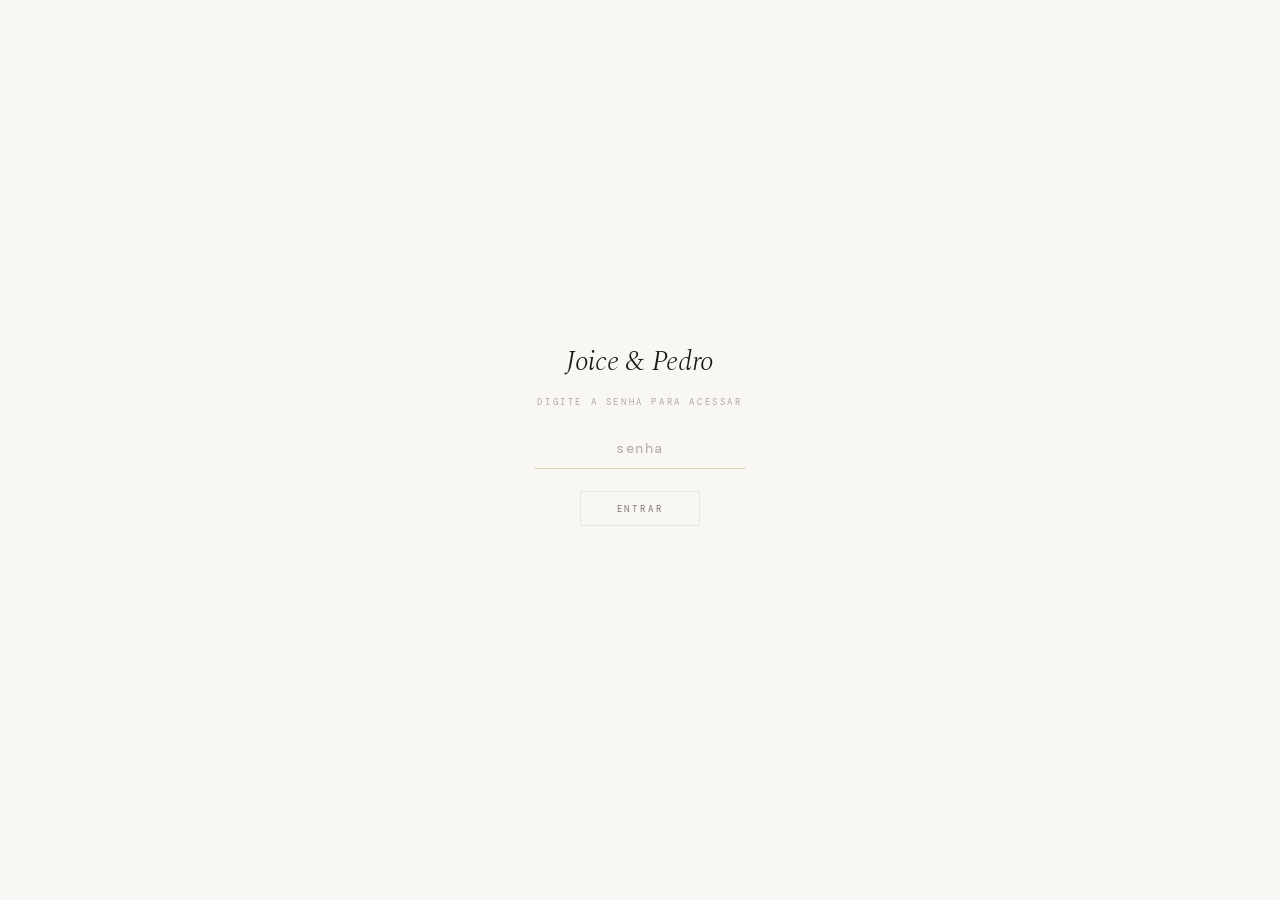
==== commit e54bcd23: "Fix" ====
--- a/index.html
+++ b/index.html
@@ -3,117 +3,250 @@
   <head>
     <meta charset="UTF-8" />
     <meta name="viewport" content="width=device-width, initial-scale=1.0" />
-    <title>Joice & Pedro — Design Previews</title>
+    <title>J & P — Design Review</title>
+    <link rel="preconnect" href="https://fonts.googleapis.com" />
+    <link rel="preconnect" href="https://fonts.gstatic.com" crossorigin />
+    <link href="https://fonts.googleapis.com/css2?family=Spectral:ital,wght@0,300;1,300;1,400&family=DM+Mono:wght@300;400&display=swap" rel="stylesheet" />
     <style>
-      @import url("https://fonts.googleapis.com/css2?family=Cormorant:wght@300;400;600&family=EB+Garamond:ital,wght@0,400;1,400&display=swap");
-
-      *,
-      *::before,
-      *::after {
+      *, *::before, *::after {
         margin: 0;
         padding: 0;
         box-sizing: border-box;
       }
 
       :root {
-        --bg: #141311;
-        --card: #1c1a17;
-        --card-hover: #242220;
-        --border: rgba(255, 255, 255, 0.06);
-        --border-hover: rgba(201, 168, 76, 0.3);
-        --gold: #c9a84c;
-        --cream: #e8e0cc;
-        --muted: #7a756a;
-      }
-
-      html {
-        font-size: 16px;
-      }
+        --bg:         #f9f7f4;
+        --bg-lift:    #f3f0ec;
+        --text:       #1a1916;
+        --muted:      #b0aaa3;
+        --muted-mid:  #7a756e;
+        --accent:     #8a6a3a;
+        --border:     rgba(26, 25, 22, 0.08);
+      }
+
+      html { font-size: 16px; }
 
       body {
         background: var(--bg);
-        color: var(--cream);
-        font-family: "EB Garamond", serif;
-        min-height: 100vh;
+        color: var(--text);
+        font-family: 'DM Mono', monospace;
+        min-height: 100dvh;
         display: flex;
         flex-direction: column;
-        align-items: center;
-        padding: 4rem 1.5rem;
         -webkit-font-smoothing: antialiased;
-      }
-
-      h1 {
-        font-family: "Cormorant", serif;
+        overflow-x: hidden;
+      }
+
+      /* Grain texture */
+      body::after {
+        content: '';
+        position: fixed;
+        inset: 0;
+        background-image: url("data:image/svg+xml,%3Csvg xmlns='http://www.w3.org/2000/svg'%3E%3Cfilter id='n'%3E%3CfeTurbulence type='fractalNoise' baseFrequency='0.65' numOctaves='3' stitchTiles='stitch'/%3E%3C/filter%3E%3Crect width='100%25' height='100%25' filter='url(%23n)'/%3E%3C/svg%3E");
+        opacity: 0.025;
+        pointer-events: none;
+        z-index: 500;
+      }
+
+      /* ---- HEADER ---- */
+      .site-header {
+        padding: 1.8rem 3rem;
+        border-bottom: 1px solid var(--border);
+        display: flex;
+        align-items: center;
+        justify-content: space-between;
+        flex-shrink: 0;
+        opacity: 0;
+        animation: fadeIn 1s 0.05s ease forwards;
+      }
+
+      .header-id {
+        font-size: 0.6rem;
+        letter-spacing: 0.28em;
+        text-transform: uppercase;
+        color: var(--muted-mid);
+      }
+
+      .header-count {
+        font-size: 0.6rem;
+        letter-spacing: 0.15em;
+        color: var(--muted);
+      }
+
+      /* ---- ENTRIES ---- */
+      .entries {
+        flex: 1;
+        display: flex;
+        flex-direction: column;
+      }
+
+      .entry {
+        position: relative;
+        display: flex;
+        align-items: center;
+        gap: 2.5rem;
+        padding: 0 3rem;
+        border-bottom: 1px solid var(--border);
+        text-decoration: none;
+        color: inherit;
+        overflow: hidden;
+        transition: background 0.5s ease;
+        flex: 1;
+        opacity: 0;
+        animation: slideUp 1s cubic-bezier(0.22, 1, 0.36, 1) forwards;
+      }
+
+      .entry:last-child { border-bottom: none; }
+
+      .entry:nth-child(1) { animation-delay: 0.2s; }
+      .entry:nth-child(2) { animation-delay: 0.35s; }
+      .entry:nth-child(3) { animation-delay: 0.5s; }
+
+      .entry:hover { background: var(--bg-lift); }
+
+      /* Left accent line — sweeps up from bottom */
+      .entry::before {
+        content: '';
+        position: absolute;
+        left: 0; top: 0; bottom: 0;
+        width: 1.5px;
+        background: var(--accent);
+        transform: scaleY(0);
+        transform-origin: bottom;
+        transition: transform 0.5s cubic-bezier(0.22, 1, 0.36, 1);
+      }
+
+      .entry:hover::before { transform: scaleY(1); }
+
+      /* Bottom sweep line */
+      .entry::after {
+        content: '';
+        position: absolute;
+        bottom: -1px; left: 0;
+        width: 0; height: 1px;
+        background: linear-gradient(90deg, var(--accent), transparent);
+        opacity: 0.5;
+        transition: width 0.65s cubic-bezier(0.22, 1, 0.36, 1);
+      }
+
+      .entry:hover::after { width: 55%; }
+
+      .entry-num {
+        font-size: 0.58rem;
+        letter-spacing: 0.2em;
+        color: var(--accent);
+        opacity: 0.45;
+        flex-shrink: 0;
+        min-width: 2.5ch;
+        transition: opacity 0.3s;
+      }
+
+      .entry:hover .entry-num { opacity: 1; }
+
+      .entry-content { flex: 1; min-width: 0; }
+
+      .entry-name {
+        font-family: 'Spectral', serif;
+        font-style: italic;
         font-weight: 300;
-        font-size: 1.6rem;
-        letter-spacing: 0.12em;
+        font-size: clamp(1.7rem, 4.5vw, 3rem);
+        color: var(--text);
+        line-height: 1.05;
+        margin-bottom: 0.6rem;
+        white-space: nowrap;
+        overflow: hidden;
+        text-overflow: ellipsis;
+        transition: color 0.3s;
+      }
+
+      .entry:hover .entry-name { color: #000; }
+
+      .entry-tags {
+        display: flex;
+        align-items: center;
+        gap: 0;
+      }
+
+      .entry-tag {
+        font-size: 0.57rem;
+        letter-spacing: 0.22em;
         text-transform: uppercase;
-        color: var(--gold);
-        margin-bottom: 0.5rem;
-      }
-
-      .subtitle {
+        color: var(--muted);
+        transition: color 0.3s;
+      }
+
+      .entry:hover .entry-tag { color: var(--muted-mid); }
+
+      .entry-tag + .entry-tag {
+        margin-left: 1.2rem;
+      }
+
+      .entry-tag + .entry-tag::before {
+        content: '·';
+        margin-right: 1.2rem;
+        opacity: 0.3;
+      }
+
+      /* Ghost Roman numeral — large faint background numeral */
+      .entry-ghost {
+        position: absolute;
+        right: 3rem;
+        top: 50%;
+        transform: translateY(-50%);
+        font-family: 'Spectral', serif;
         font-style: italic;
-        color: var(--muted);
-        font-size: 0.95rem;
-        margin-bottom: 3rem;
-      }
-
-      .grid {
-        display: grid;
-        grid-template-columns: 1fr;
-        gap: 1.2rem;
-        width: 100%;
-        max-width: 560px;
-      }
-
-      .card {
-        display: block;
-        background: var(--card);
-        border: 1px solid var(--border);
-        padding: 2rem 1.8rem;
-        text-decoration: none;
-        color: var(--cream);
-        transition: all 0.35s ease;
-      }
-
-      .card:hover {
-        background: var(--card-hover);
-        border-color: var(--border-hover);
-      }
-
-      .card-name {
-        font-family: "Cormorant", serif;
-        font-weight: 600;
-        font-size: 1.15rem;
-        letter-spacing: 0.06em;
-        margin-bottom: 0.4rem;
-      }
-
-      .card-desc {
-        font-size: 0.9rem;
-        color: var(--muted);
-        line-height: 1.55;
-      }
-
-      .card-tag {
-        display: inline-block;
-        margin-top: 0.8rem;
-        font-family: "Cormorant", serif;
-        font-size: 0.75rem;
-        letter-spacing: 0.12em;
+        font-weight: 300;
+        font-size: clamp(5rem, 12vw, 10rem);
+        color: var(--text);
+        opacity: 0;
+        transition: opacity 0.7s ease;
+        pointer-events: none;
+        user-select: none;
+        line-height: 1;
+        letter-spacing: -0.01em;
+      }
+
+      .entry:hover .entry-ghost { opacity: 0.055; }
+
+      /* Arrow */
+      .entry-arrow {
+        font-size: 0.85rem;
+        color: var(--muted);
+        flex-shrink: 0;
+        transform: translateX(-12px);
+        opacity: 0;
+        transition:
+          transform 0.45s cubic-bezier(0.22, 1, 0.36, 1),
+          opacity 0.45s,
+          color 0.3s;
+      }
+
+      .entry:hover .entry-arrow {
+        transform: translateX(0);
+        opacity: 1;
+        color: var(--accent);
+      }
+
+      /* ---- FOOTER ---- */
+      .site-footer {
+        padding: 1.1rem 3rem;
+        border-top: 1px solid var(--border);
+        display: flex;
+        align-items: center;
+        justify-content: center;
+        flex-shrink: 0;
+        opacity: 0;
+        animation: fadeIn 1.2s 0.7s ease forwards;
+      }
+
+      .footer-text {
+        font-size: 0.54rem;
+        letter-spacing: 0.22em;
         text-transform: uppercase;
-        color: var(--gold);
-        opacity: 0.7;
-      }
-
-      @media (min-width: 560px) {
-        .grid {
-          grid-template-columns: 1fr 1fr;
-        }
-      }
-    </style>
-    <style>
+        color: var(--muted);
+      }
+
+      /* ---- AUTH ---- */
       #auth-overlay {
         position: fixed;
         inset: 0;
@@ -126,110 +259,167 @@
 
       .auth-box {
         text-align: center;
-        max-width: 320px;
-        padding: 2rem;
+        display: flex;
+        flex-direction: column;
+        align-items: center;
+        gap: 1.1rem;
+        max-width: 260px;
+        width: 100%;
+        padding: 0 1.5rem;
       }
 
       .auth-title {
-        font-family: "Cormorant", serif;
+        font-family: 'Spectral', serif;
+        font-style: italic;
         font-weight: 300;
-        font-size: 1.6rem;
+        font-size: 1.75rem;
+        color: var(--text);
+        letter-spacing: -0.01em;
+        line-height: 1.1;
+        margin-bottom: 0;
+      }
+
+      .auth-subtitle {
+        font-size: 0.58rem;
+        letter-spacing: 0.28em;
+        text-transform: uppercase;
+        color: var(--muted);
+        margin-bottom: 0.3rem;
+      }
+
+      #auth-input {
+        width: 100%;
+        background: transparent;
+        border: none;
+        border-bottom: 1px solid var(--border);
+        color: var(--text);
+        font-family: 'DM Mono', monospace;
+        font-size: 0.85rem;
+        text-align: center;
+        padding: 0.65rem 0;
+        outline: none;
         letter-spacing: 0.12em;
+        transition: border-color 0.35s;
+      }
+
+      #auth-input:focus {
+        border-color: rgba(201, 168, 124, 0.45);
+      }
+
+      #auth-input::placeholder {
+        color: var(--muted);
+        letter-spacing: 0.12em;
+      }
+
+      #auth-btn {
+        background: transparent;
+        border: 1px solid var(--border);
+        color: var(--muted-mid);
+        font-family: 'DM Mono', monospace;
+        font-size: 0.58rem;
+        letter-spacing: 0.3em;
         text-transform: uppercase;
-        color: var(--gold);
-        margin-bottom: 0.3rem;
-      }
-
-      .auth-subtitle {
-        font-style: italic;
-        color: var(--muted);
-        font-size: 0.9rem;
-        margin-bottom: 1.8rem;
-      }
-
-      #auth-input {
-        display: block;
-        width: 100%;
-        padding: 0.75rem 1rem;
-        background: var(--card);
-        border: 1px solid var(--border);
-        color: var(--cream);
-        font-family: "EB Garamond", serif;
-        font-size: 1rem;
-        text-align: center;
-        margin-bottom: 0.8rem;
-        outline: none;
-        transition: border-color 0.3s ease;
-      }
-
-      #auth-input:focus {
-        border-color: var(--border-hover);
-      }
-
-      #auth-input::placeholder {
-        color: var(--muted);
-      }
-
-      #auth-btn {
-        display: block;
-        width: 100%;
-        padding: 0.7rem 1rem;
-        background: transparent;
-        border: 1px solid var(--gold);
-        color: var(--gold);
-        font-family: "Cormorant", serif;
-        font-size: 0.85rem;
-        letter-spacing: 0.15em;
-        text-transform: uppercase;
+        padding: 0.65rem 2.2rem;
         cursor: pointer;
-        transition: all 0.3s ease;
+        transition: border-color 0.3s, color 0.3s;
+        margin-top: 0.3rem;
       }
 
       #auth-btn:hover {
-        background: var(--gold);
-        color: var(--bg);
+        border-color: var(--accent);
+        color: var(--accent);
       }
 
       #auth-error {
-        color: #c47a7a;
-        font-size: 0.85rem;
-        margin-top: 0.8rem;
-        min-height: 1.2em;
+        font-size: 0.58rem;
+        letter-spacing: 0.1em;
+        color: #b87070;
+        min-height: 1em;
+      }
+
+      /* ---- ANIMATIONS ---- */
+      @keyframes fadeIn {
+        to { opacity: 1; }
+      }
+
+      @keyframes slideUp {
+        from { opacity: 0; transform: translateY(22px); }
+        to   { opacity: 1; transform: translateY(0); }
+      }
+
+      /* ---- RESPONSIVE ---- */
+      @media (max-width: 560px) {
+        .site-header,
+        .entry,
+        .site-footer {
+          padding-left: 1.5rem;
+          padding-right: 1.5rem;
+        }
+
+        .entry { gap: 1.5rem; }
+
+        .entry-ghost,
+        .entry-arrow { display: none; }
       }
     </style>
   </head>
   <body>
-    <h1>Joice & Pedro</h1>
-    <p class="subtitle">Design previews</p>
-
-    <div class="grid">
-      <a href="designs/original/index.html" class="card">
-        <p class="card-name">Original</p>
-        <p class="card-desc">
-          Warm beige with floral imagery, serif typography, and soft botanical
-          tones.
-        </p>
-        <span class="card-tag">Light · Images</span>
+
+    <header class="site-header">
+      <span class="header-id">Joice &amp; Pedro · 2026</span>
+      <span class="header-count">3 variantes</span>
+    </header>
+
+    <main class="entries">
+
+      <a href="designs/original/index.html" class="entry">
+        <span class="entry-num">01</span>
+        <div class="entry-content">
+          <p class="entry-name">Original</p>
+          <div class="entry-tags">
+            <span class="entry-tag">Light</span>
+            <span class="entry-tag">Floral imagery</span>
+            <span class="entry-tag">Warm beige</span>
+          </div>
+        </div>
+        <span class="entry-ghost">I</span>
+        <span class="entry-arrow">→</span>
       </a>
 
-      <a href="designs/letterpress-noir/index.html" class="card">
-        <p class="card-name">Letterpress Noir</p>
-        <p class="card-desc">
-          Dark charcoal with gold foil typography, no images, grain texture, and
-          staggered entrance animations.
-        </p>
-        <span class="card-tag">Dark · Typography</span>
+      <a href="designs/letterpress-noir/index.html" class="entry">
+        <span class="entry-num">02</span>
+        <div class="entry-content">
+          <p class="entry-name">Letterpress Noir</p>
+          <div class="entry-tags">
+            <span class="entry-tag">Dark</span>
+            <span class="entry-tag">Gold foil</span>
+            <span class="entry-tag">Typography only</span>
+          </div>
+        </div>
+        <span class="entry-ghost">II</span>
+        <span class="entry-arrow">→</span>
       </a>
 
-      <a href="designs/fine-art/index.html" class="card">
-        <p class="card-name">Fine Art</p>
-        <p class="card-desc">
-          Sage and cream with inline SVG botanical art, watercolor CSS washes,
-          day program timeline, and dress code swatches. No photos.
-        </p>
-        <span class="card-tag">Light · Botanical SVG</span>
+      <a href="designs/fine-art/index.html" class="entry">
+        <span class="entry-num">03</span>
+        <div class="entry-content">
+          <p class="entry-name">Fine Art</p>
+          <div class="entry-tags">
+            <span class="entry-tag">Light</span>
+            <span class="entry-tag">Sage &amp; cream</span>
+            <span class="entry-tag">SVG botanical</span>
+          </div>
+        </div>
+        <span class="entry-ghost">III</span>
+        <span class="entry-arrow">→</span>
       </a>
-    </div>
+
+    </main>
+
+    <footer class="site-footer">
+      <span class="footer-text">Uso interno · Não compartilhar</span>
+    </footer>
+
     <script>
       (() => {
         const PASSWORD = 'hulkenbergdagoat';
@@ -245,7 +435,7 @@
           <div class="auth-box">
             <p class="auth-title">Joice & Pedro</p>
             <p class="auth-subtitle">Digite a senha para acessar</p>
-            <input type="password" id="auth-input" placeholder="Senha" autocomplete="off">
+            <input type="password" id="auth-input" placeholder="senha" autocomplete="off" />
             <button id="auth-btn">Entrar</button>
             <p id="auth-error"></p>
           </div>
@@ -254,7 +444,7 @@
         document.body.style.visibility = 'visible';
 
         const input = document.getElementById('auth-input');
-        const btn = document.getElementById('auth-btn');
+        const btn   = document.getElementById('auth-btn');
         const error = document.getElementById('auth-error');
 
         function attempt() {
@@ -262,7 +452,7 @@
             sessionStorage.setItem(KEY, 'true');
             overlay.remove();
           } else {
-            error.textContent = 'Senha incorreta';
+            error.textContent = 'senha incorreta';
             input.value = '';
             input.focus();
           }
@@ -276,5 +466,6 @@
         input.focus();
       })();
     </script>
+
   </body>
 </html>
